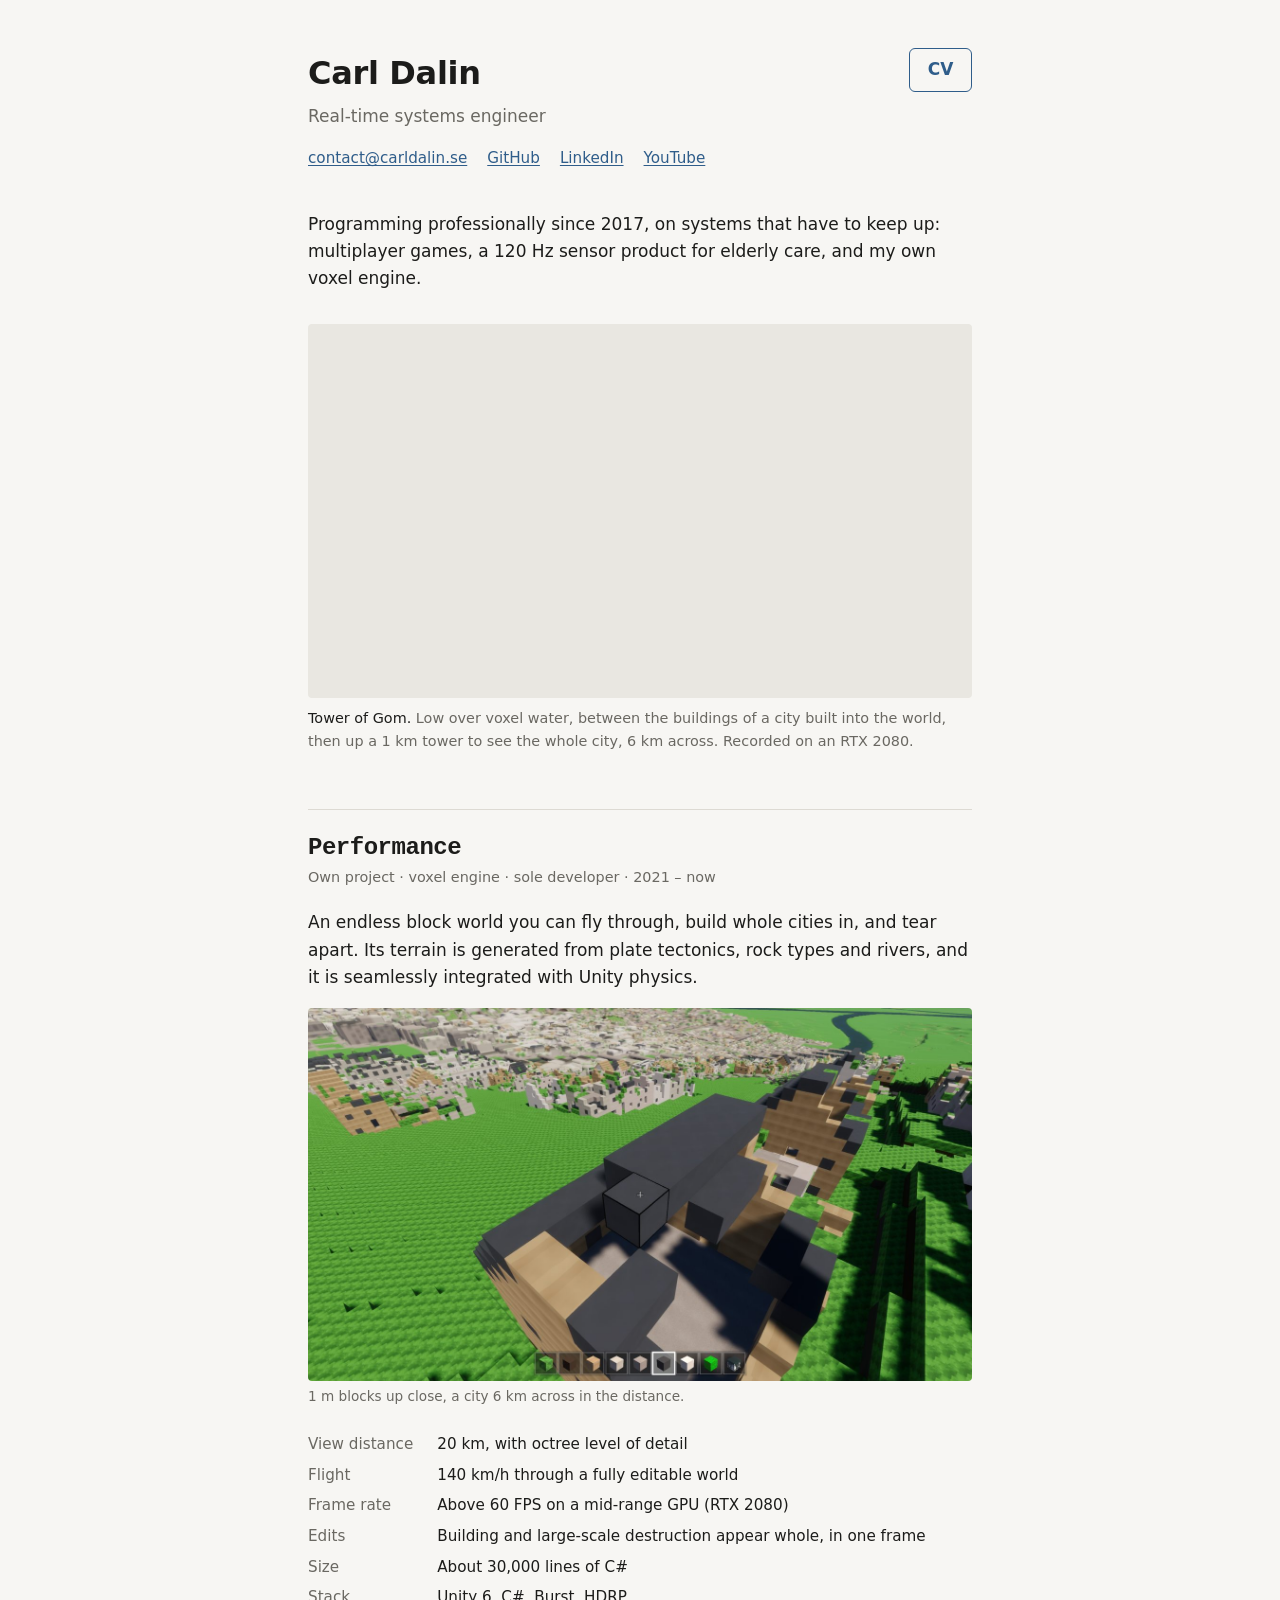
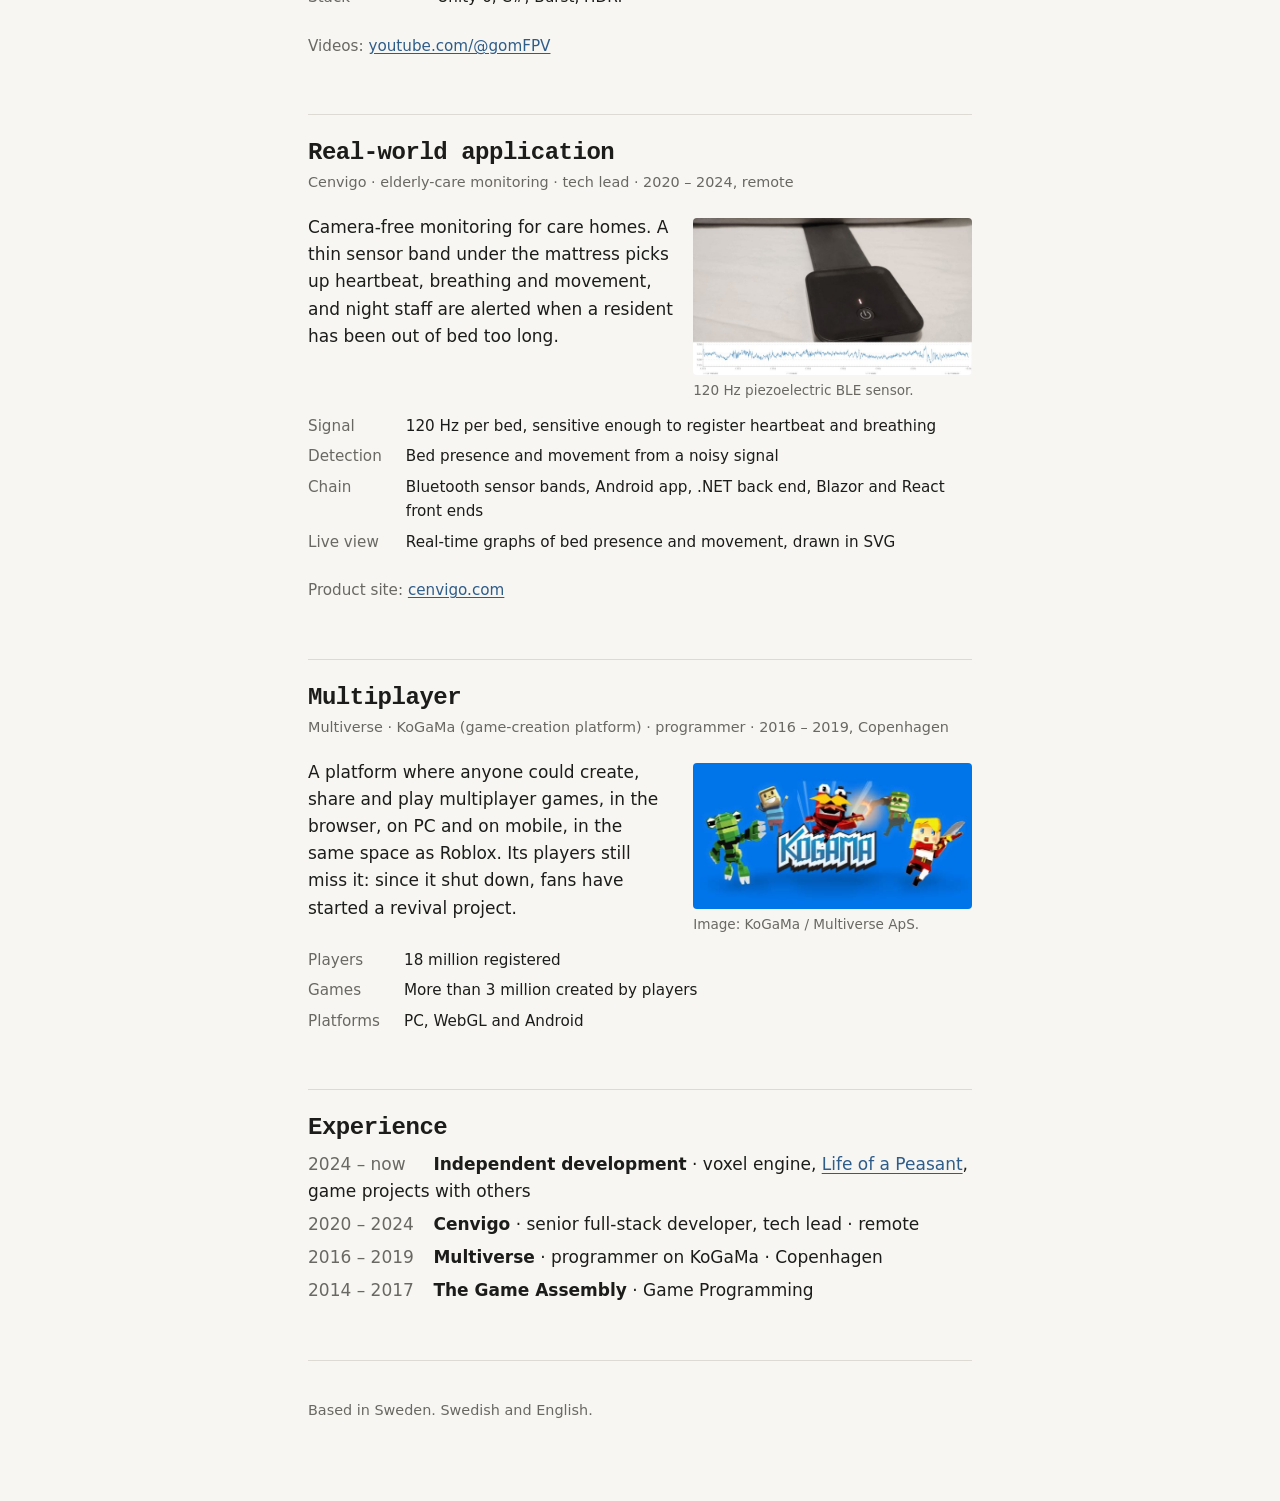
==== index.html @ 8e699cdb "Portfolio and online CV, first version Co-Authored-By: Claude Opus 5.5 <noreply@anthropic.com>" ====
<!doctype html>
<html lang="en">
<head>
<meta charset="utf-8">
<meta name="viewport" content="width=device-width, initial-scale=1">
<title>Carl Dalin · Real-time systems engineer</title>
<meta name="description" content="Carl Dalin, real-time systems engineer. A voxel engine of his own, real-time sensor systems and full-stack .NET.">
<meta name="color-scheme" content="light dark">
<link rel="stylesheet" href="style.css">
<script>
  // Settings: every link, address and video on the page comes from here.
  const SITE = {
    email: { user: "contact", domain: "carldalin.se" },
    links: {
      github:   "https://github.com/CarlDalin",
      linkedin: "https://linkedin.com/in/carl-dalin-2b3584113",
      youtube:  "https://www.youtube.com/@gomFPV",
      itch:     "https://fluffyfluffy-and-bouncy.itch.io/life-of-a-peasant",
      cenvigo:  "https://www.cenvigo.com/"
    },
    showreel: { id: "OETD6IMr9Vc", title: "Tower of Gom" }
  };
</script>
</head>
<body>

<header class="top">
  <a class="page-button" href="cv.html">CV</a>
  <h1>Carl Dalin</h1>
  <p class="role">Real-time systems engineer</p>
  <ul class="contact">
    <li><a data-email>Email</a><noscript>contact [at] carldalin [dot] se</noscript></li>
    <li><a data-link="github">GitHub</a></li>
    <li><a data-link="linkedin">LinkedIn</a></li>
    <li><a data-link="youtube">YouTube</a></li>
  </ul>
</header>

<main>

  <p class="intro">
    Programming professionally since 2017, on systems that have to keep up:
    multiplayer games, a 120 Hz sensor product for elderly care, and my own
    voxel engine.
  </p>

  <figure class="reel">
    <div class="frame" data-showreel>
      <noscript><a href="https://www.youtube.com/watch?v=OETD6IMr9Vc">Watch “Tower of Gom” on YouTube</a></noscript>
    </div>
    <figcaption>
      <cite>Tower of Gom.</cite> Low over voxel water, between the buildings
      of a city built into the world, then up a 1 km tower to see the whole
      city, 6 km across. Recorded on an RTX 2080.
    </figcaption>
  </figure>

  <section id="engine">
    <h2>Performance</h2>
    <p class="sub">Own project · voxel engine · sole developer · 2021 – now</p>
    <p>
      An endless block world you can fly through, build whole cities in, and
      tear apart. Its terrain is generated from plate tectonics, rock types
      and rivers, and it is seamlessly integrated with Unity physics.
    </p>
    <figure class="shot">
      <img src="img/building.jpg" alt="Build mode: one-metre blocks placed on a hill, with the block bar below and a city spreading out behind" width="1400" height="787" loading="lazy">
      <figcaption>1 m blocks up close, a city 6 km across in the distance.</figcaption>
    </figure>
    <dl class="facts">
      <dt>View distance</dt> <dd>20 km, with octree level of detail</dd>
      <dt>Flight</dt>        <dd>140 km/h through a fully editable world</dd>
      <dt>Frame rate</dt>    <dd>Above 60 FPS on a mid-range GPU (RTX 2080)</dd>
      <dt>Edits</dt>         <dd>Building and large-scale destruction appear whole, in one frame</dd>
      <dt>Size</dt>          <dd>About 30,000 lines of C#</dd>
      <dt>Stack</dt>         <dd>Unity 6, C#, Burst, HDRP</dd>
    </dl>
    <p class="more">Videos: <a data-link="youtube">youtube.com/@gomFPV</a></p>
  </section>

  <section id="sensor">
    <h2>Real-world application</h2>
    <p class="sub">Cenvigo · elderly-care monitoring · tech lead · 2020 – 2024, remote</p>
    <figure class="shot side">
      <img src="img/sensor-signal.jpg" alt="The sensor band and its Bluetooth unit on a bed, with a minute of raw signal below" width="700" height="394" loading="lazy">
      <figcaption>120 Hz piezoelectric BLE sensor.</figcaption>
    </figure>
    <p>
      Camera-free monitoring for care homes. A thin sensor band under the
      mattress picks up heartbeat, breathing and movement, and night staff
      are alerted when a resident has been out of bed too long.
    </p>
    <dl class="facts">
      <dt>Signal</dt>    <dd>120 Hz per bed, sensitive enough to register heartbeat and breathing</dd>
      <dt>Detection</dt> <dd>Bed presence and movement from a noisy signal</dd>
      <dt>Chain</dt>     <dd>Bluetooth sensor bands, Android app, .NET back end, Blazor and React front ends</dd>
      <dt>Live view</dt> <dd>Real-time graphs of bed presence and movement, drawn in SVG</dd>
    </dl>
    <p class="more">Product site: <a data-link="cenvigo">cenvigo.com</a></p>
  </section>

  <section id="kogama">
    <h2>Multiplayer</h2>
    <p class="sub">Multiverse · KoGaMa (game-creation platform) · programmer · 2016 – 2019, Copenhagen</p>
    <figure class="shot side">
      <img src="img/kogama.jpg" alt="KoGaMa promotional art: the logo surrounded by blocky player characters" width="600" height="315" loading="lazy">
      <figcaption>Image: KoGaMa / Multiverse ApS.</figcaption>
    </figure>
    <p>
      A platform where anyone could create, share and play multiplayer games,
      in the browser, on PC and on mobile, in the same space as Roblox. Its
      players still miss it: since it shut down, fans have started a revival
      project.
    </p>
    <dl class="facts">
      <dt>Players</dt>   <dd>18 million registered</dd>
      <dt>Games</dt>     <dd>More than 3 million created by players</dd>
      <dt>Platforms</dt> <dd>PC, WebGL and Android</dd>
    </dl>
  </section>

  <section id="experience">
    <h2>Experience</h2>
    <ul class="timeline">
      <li><span class="when">2024 – now</span> <strong>Independent development</strong> · voxel engine, <a data-link="itch">Life of a Peasant</a>, game projects with others</li>
      <li><span class="when">2020 – 2024</span> <strong>Cenvigo</strong> · senior full-stack developer, tech lead · remote</li>
      <li><span class="when">2016 – 2019</span> <strong>Multiverse</strong> · programmer on KoGaMa · Copenhagen</li>
      <li><span class="when">2014 – 2017</span> <strong>The Game Assembly</strong> · Game Programming</li>
    </ul>
  </section>

</main>

<footer>
  <p>Based in Sweden. Swedish and English.</p>
</footer>

<script>
  (function () {
    document.querySelectorAll("[data-link]").forEach(function (a) {
      var url = SITE.links[a.dataset.link];
      if (url) { a.href = url; a.rel = "noopener"; }
    });
    var address = SITE.email.user + "@" + SITE.email.domain;
    document.querySelectorAll("[data-email]").forEach(function (a) {
      a.href = "mailto:" + address;
      a.textContent = address;
    });
    document.querySelectorAll("[data-showreel]").forEach(function (box) {
      var f = document.createElement("iframe");
      f.src = "https://www.youtube-nocookie.com/embed/" + SITE.showreel.id;
      f.title = SITE.showreel.title;
      f.loading = "lazy";
      f.allow = "accelerometer; encrypted-media; gyroscope; picture-in-picture; fullscreen";
      f.allowFullscreen = true;
      f.referrerPolicy = "strict-origin-when-cross-origin";
      box.appendChild(f);
    });
  })();
</script>
</body>
</html>
---- style.css ----
.shot { margin: 1rem 0; }
.shot img { display: block; width: 100%; height: auto; border-radius: 4px; }
.shot.small { max-width: 300px; }
/* Page switch button, top right of the header (CV on the portfolio, Portfolio on the CV). */
.top { position: relative; }
.page-button {
  position: absolute; top: 0; right: 0;
  padding: 0.45rem 1.1rem;
  border: 1.5px solid currentColor; border-radius: 6px;
  font-weight: 600; text-decoration: none;
}
.page-button:hover { background: var(--line); }
.top h1 { padding-right: 8.5rem; }
.contact a { overflow-wrap: anywhere; } /* keep the name clear of the button on narrow screens */
@media print { .page-button { display: none; } }
.timeline { list-style: none; padding: 0; margin: 0.5rem 0 0; }
.timeline li { margin: 0.35rem 0; }
.timeline .when { display: inline-block; min-width: 7.5rem; color: var(--muted); font-variant-numeric: tabular-nums; }
/* Small image to the right of the text on wider screens; full width on phones. */
.shot.side { float: right; width: 42%; max-width: 300px; margin: 0.25rem 0 0.75rem 1.25rem; }
section .facts { clear: both; }
@media (max-width: 30rem) {
  .shot.side { float: none; width: 100%; max-width: none; margin: 1rem 0; }
}
.shot.stack img + img { margin-top: 0.4rem; background: #fff; }
.shot figcaption { font-size: 0.85rem; color: var(--muted); margin-top: 0.3rem; }

:root {
  --bg: #f7f6f3;
  --text: #1c1c1a;
  --muted: #6a6862;
  --line: #dddad3;
  --accent: #2f5d8a;
  --frame: #e9e7e1;
  --mono: ui-monospace, "Cascadia Mono", "SF Mono", Menlo, Consolas, monospace;
  --sans: system-ui, -apple-system, "Segoe UI", Roboto, "Helvetica Neue", Arial, sans-serif;
}

@media (prefers-color-scheme: dark) {
  :root {
    --bg: #141517;
    --text: #e4e2dd;
    --muted: #9a978f;
    --line: #2c2e31;
    --accent: #8fb6dc;
    --frame: #1e2023;
  }
}

* { box-sizing: border-box; }

html { -webkit-text-size-adjust: 100%; }

body {
  margin: 0 auto;
  max-width: 44rem;
  padding: 3rem 1.25rem 4rem;
  background: var(--bg);
  color: var(--text);
  font: 1.0625rem/1.6 var(--sans);
}

a { color: var(--accent); text-underline-offset: 0.15em; }
a:hover { text-decoration-thickness: 2px; }

/* Header */

.top h1 {
  margin: 0;
  font-size: 2rem;
  font-weight: 600;
  letter-spacing: -0.01em;
}

.role {
  margin: 0.25rem 0 1rem;
  color: var(--muted);
}

.contact {
  display: flex;
  flex-wrap: wrap;
  gap: 0.25rem 1.25rem;
  margin: 0;
  padding: 0;
  list-style: none;
  font-size: 0.95rem;
}

.contact noscript { color: var(--muted); }

/* Intro and showreel */

.intro { margin: 2.5rem 0 2rem; }

.reel { margin: 0 0 1rem; }

.frame {
  position: relative;
  aspect-ratio: 16 / 9;
  background: var(--frame);
  border-radius: 4px;
  overflow: hidden;
}

.frame iframe {
  position: absolute;
  inset: 0;
  width: 100%;
  height: 100%;
  border: 0;
}

.frame noscript a {
  position: absolute;
  inset: 0;
  display: grid;
  place-items: center;
}

figcaption {
  margin-top: 0.6rem;
  color: var(--muted);
  font-size: 0.9rem;
}

figcaption cite { font-style: normal; color: var(--text); }

/* Sections */

section {
  margin-top: 3.5rem;
  padding-top: 1.5rem;
  border-top: 1px solid var(--line);
}

h2 {
  margin: 0;
  font: 600 1.5rem/1.2 var(--mono);
  letter-spacing: -0.02em;
}

.sub {
  margin: 0.2rem 0 1.25rem;
  color: var(--muted);
  font-size: 0.9rem;
}

.facts {
  display: grid;
  grid-template-columns: max-content 1fr;
  gap: 0.4rem 1.5rem;
  margin: 1.5rem 0;
  font-size: 0.95rem;
}

.facts dt { color: var(--muted); }
.facts dd { margin: 0; }

.more { font-size: 0.95rem; color: var(--muted); }

/* Other work */

.work {
  margin: 0;
  padding: 0;
  list-style: none;
}

.work li + li { margin-top: 1.5rem; }

h3 {
  margin: 0 0 0.3rem;
  font-size: 1.05rem;
  font-weight: 600;
}

h3 span {
  margin-left: 0.5rem;
  color: var(--muted);
  font-size: 0.85rem;
  font-weight: 400;
}

.work p { margin: 0; }

/* Footer */

footer {
  margin-top: 3.5rem;
  padding-top: 1.5rem;
  border-top: 1px solid var(--line);
  color: var(--muted);
  font-size: 0.9rem;
}

/* CV page (cv.html) */

.back { margin: 0 0 1.5rem; font-size: 0.9rem; }

.cv .intro { margin: 1.75rem 0 0; }

.cv section { margin-top: 2rem; padding-top: 1rem; }

.cv h2 { font-size: 1.15rem; margin-bottom: 0.75rem; }

.job + .job { margin-top: 1.25rem; }
.sub-job { margin: 0.6rem 0 0 0.9rem; }
.sub-job h4 { font-size: 0.95rem; margin: 0 0 0.2rem; }
.sub-job h4 span { color: var(--muted); font-weight: normal; margin-left: 0.4rem; }

.job .what { margin: 0 0 0.3rem; }

.job ul { margin: 0; padding-left: 1.1rem; }

.job li + li { margin-top: 0.2rem; }

.cv .facts { margin: 0; gap: 0.2rem 1.25rem; }

.cv section > p { margin: 0; }

/* Phones */

@media (max-width: 30rem) {
  body { padding-top: 2rem; font-size: 1rem; }
  .facts { grid-template-columns: 1fr; gap: 0; }
  .facts dd { margin-bottom: 0.6rem; }
  h3 span { display: block; margin: 0.1rem 0 0; }
}

/* Print: A4, black on white, whatever the screen theme. */

@page { size: A4; margin: 11mm 14mm; }

@media print {
  :root {
    --bg: #fff;
    --text: #000;
    --muted: #444;
    --line: #bbb;
    --accent: #000;
  }
  body {
    max-width: none;
    padding: 0;
    font-size: 9pt;
    line-height: 1.35;
    -webkit-print-color-adjust: exact;
    print-color-adjust: exact;
  }
  a { text-decoration: none; }
  .back, .frame, noscript { display: none; }
  .top h1 { font-size: 18pt; }
  .role { margin: 0.1rem 0 0.4rem; }
  .contact { font-size: 9pt; }
  .cv .intro { margin-top: 0.6rem; }
  .cv section { margin-top: 0.7rem; padding-top: 0.4rem; }
  .cv h2 { font-size: 10.5pt; margin-bottom: 0.3rem; }
  h3 { font-size: 9.5pt; margin-bottom: 0.1rem; }
  h3 span { font-size: 8.5pt; }
  .job + .job { margin-top: 0.5rem; }
  .job li + li { margin-top: 0.05rem; }
  .cv .facts { font-size: inherit; gap: 0 1rem; }
  .job li, .job .what { break-inside: avoid; }
  .sub-job { margin-top: 0.25rem; }
  .sub-job h4 { font-size: 9pt; margin-bottom: 0; }
  h2, h3 { break-after: avoid; }
}
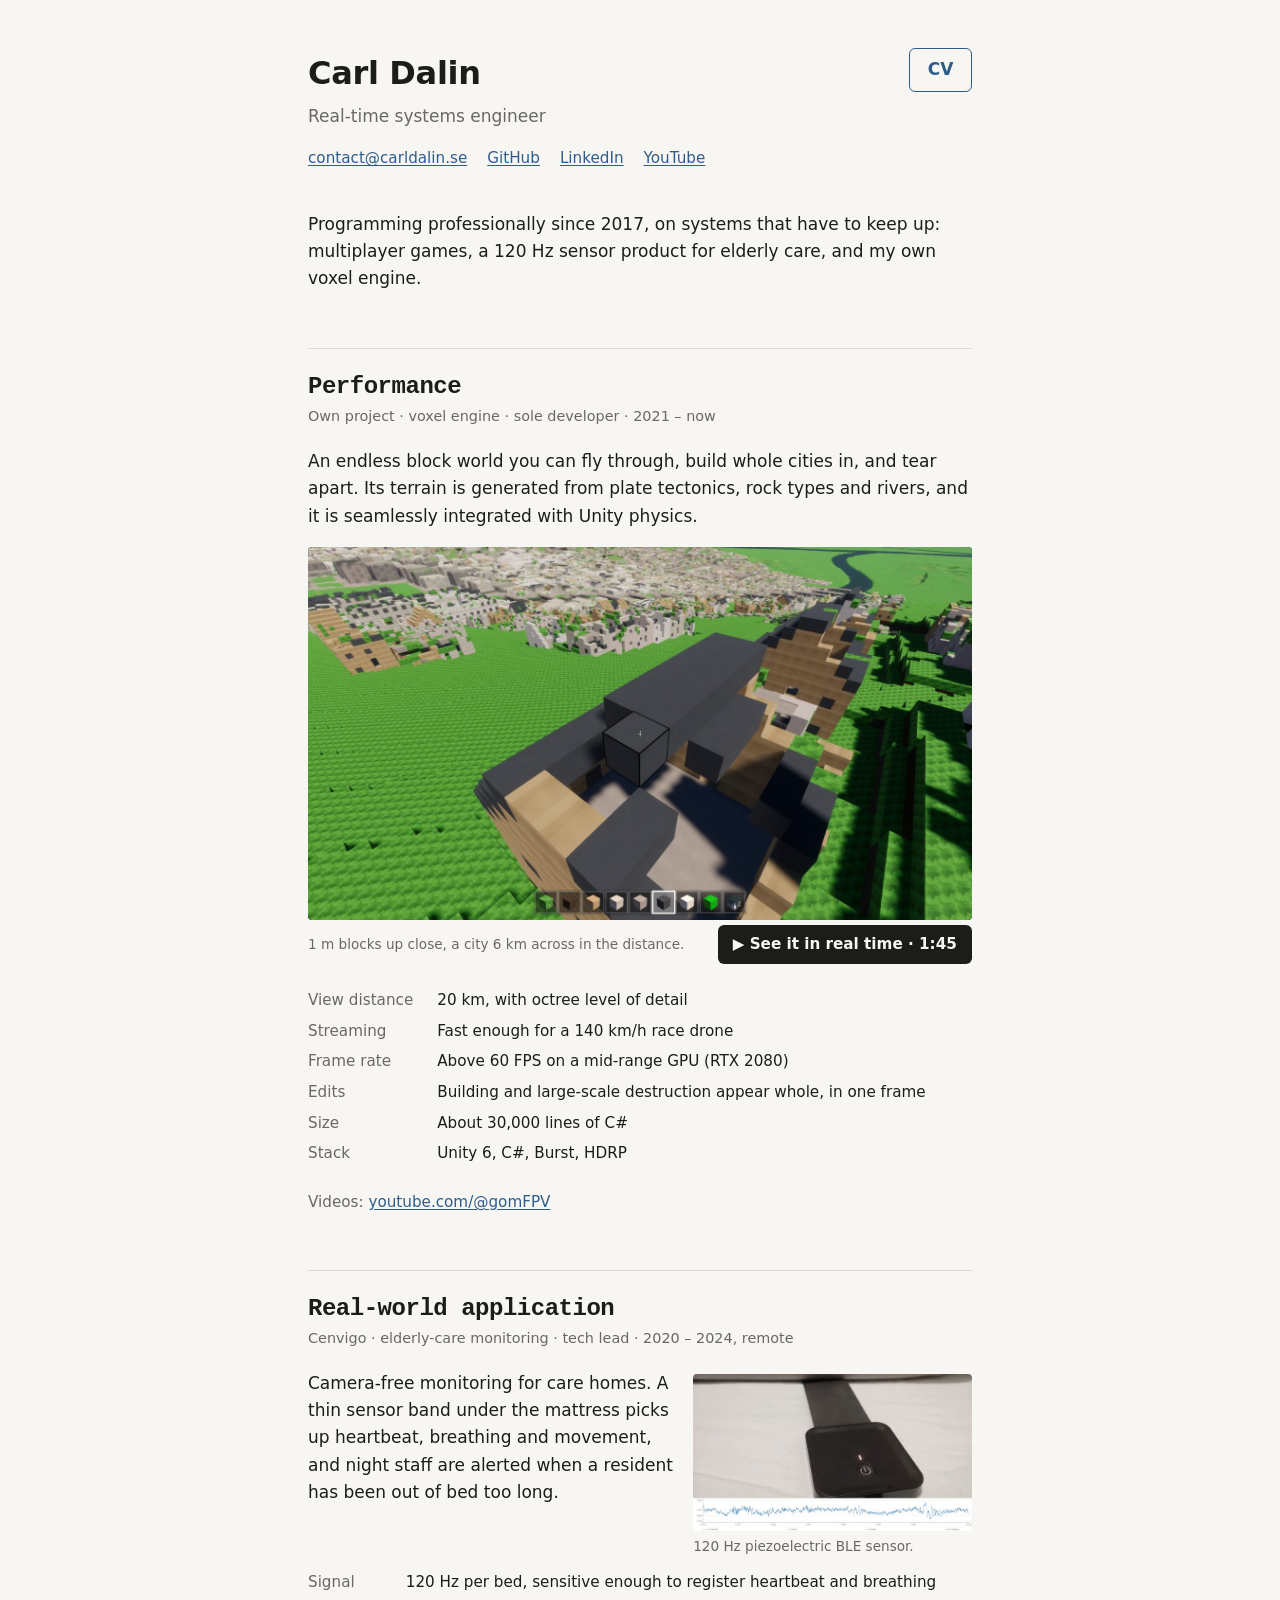
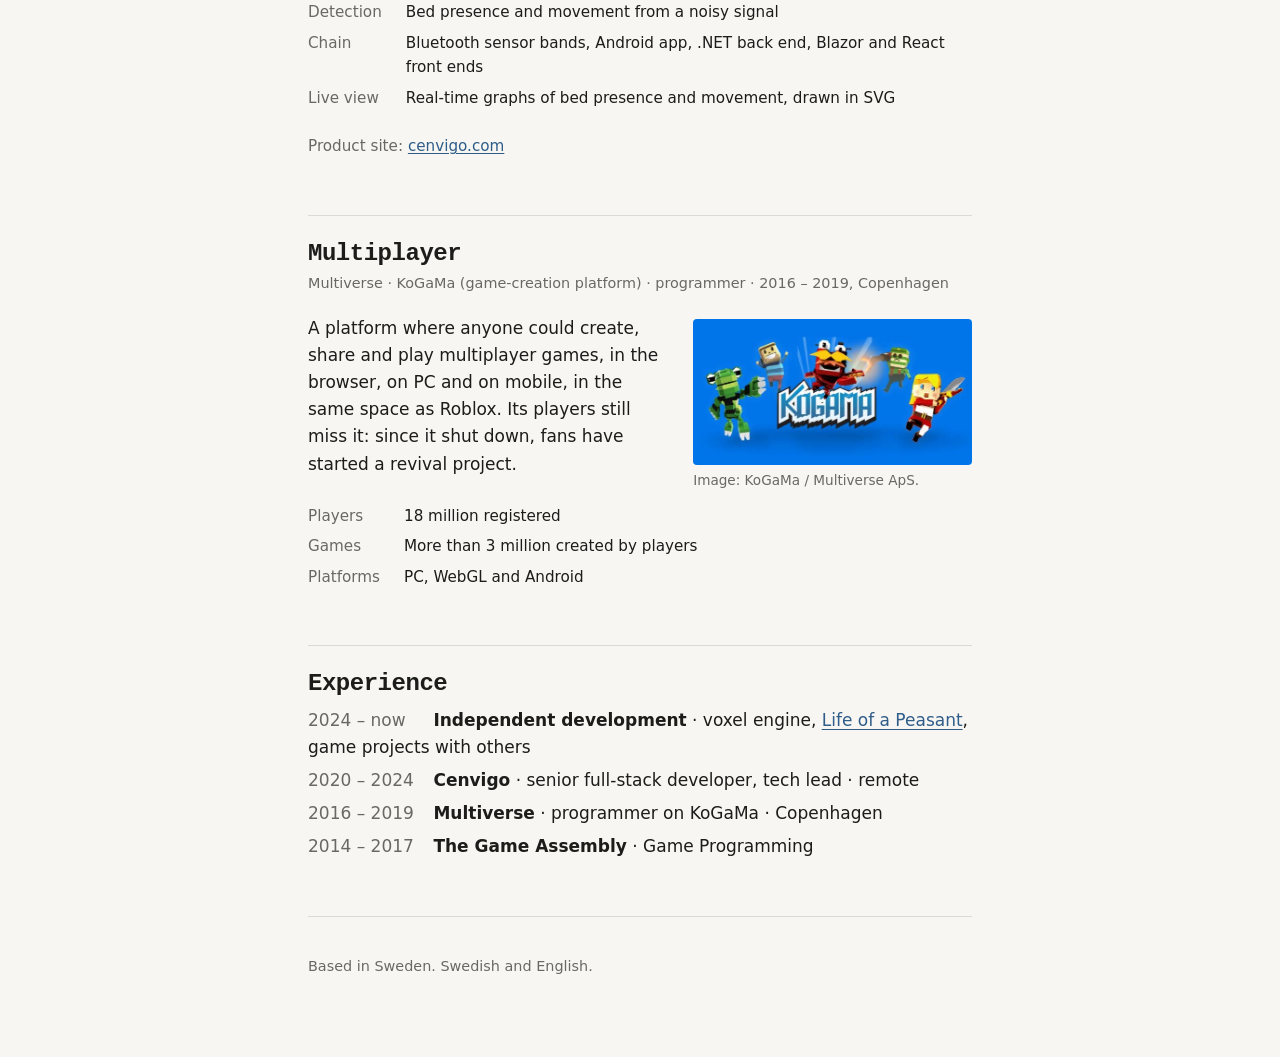
==== commit c5b9f4a7: "Settle review points; video as on-demand player; wording fixes Co-Authored-By: Claude Opus 5.5 <nore" ====
--- a/index.html
+++ b/index.html
@@ -1,4 +1,4 @@
-<!doctype html>
+﻿<!doctype html>
 <html lang="en">
 <head>
 <meta charset="utf-8">
@@ -6,7 +6,7 @@
 <title>Carl Dalin · Real-time systems engineer</title>
 <meta name="description" content="Carl Dalin, real-time systems engineer. A voxel engine of his own, real-time sensor systems and full-stack .NET.">
 <meta name="color-scheme" content="light dark">
-<link rel="stylesheet" href="style.css">
+<link rel="stylesheet" href="style.css?v=4">
 <script>
   // Settings: every link, address and video on the page comes from here.
   const SITE = {
@@ -44,17 +44,6 @@
     voxel engine.
   </p>
 
-  <figure class="reel">
-    <div class="frame" data-showreel>
-      <noscript><a href="https://www.youtube.com/watch?v=OETD6IMr9Vc">Watch “Tower of Gom” on YouTube</a></noscript>
-    </div>
-    <figcaption>
-      <cite>Tower of Gom.</cite> Low over voxel water, between the buildings
-      of a city built into the world, then up a 1 km tower to see the whole
-      city, 6 km across. Recorded on an RTX 2080.
-    </figcaption>
-  </figure>
-
   <section id="engine">
     <h2>Performance</h2>
     <p class="sub">Own project · voxel engine · sole developer · 2021 – now</p>
@@ -63,13 +52,23 @@
       tear apart. Its terrain is generated from plate tectonics, rock types
       and rivers, and it is seamlessly integrated with Unity physics.
     </p>
-    <figure class="shot">
-      <img src="img/building.jpg" alt="Build mode: one-metre blocks placed on a hill, with the block bar below and a city spreading out behind" width="1400" height="787" loading="lazy">
-      <figcaption>1 m blocks up close, a city 6 km across in the distance.</figcaption>
+    <figure class="shot media" data-showreel>
+      <div class="media-box">
+        <img src="img/building.jpg" alt="Build mode: one-metre blocks placed on a hill, with the block bar below and a city spreading out behind" width="1400" height="787" loading="lazy">
+      </div>
+      <figcaption class="with-action">
+        <span>1 m blocks up close, a city 6 km across in the distance.</span>
+        <button type="button" class="play">&#9654; See it in real time · 1:45</button>
+      </figcaption>
+      <dialog class="lightbox">
+        <form method="dialog"><button class="close" aria-label="Close video">&times;</button></form>
+        <div class="lightbox-frame"></div>
+      </dialog>
+      <noscript><p><a href="https://www.youtube.com/watch?v=OETD6IMr9Vc">Watch “Tower of Gom” on YouTube</a></p></noscript>
     </figure>
     <dl class="facts">
       <dt>View distance</dt> <dd>20 km, with octree level of detail</dd>
-      <dt>Flight</dt>        <dd>140 km/h through a fully editable world</dd>
+      <dt>Streaming</dt>     <dd>Fast enough for a 140 km/h race drone</dd>
       <dt>Frame rate</dt>    <dd>Above 60 FPS on a mid-range GPU (RTX 2080)</dd>
       <dt>Edits</dt>         <dd>Building and large-scale destruction appear whole, in one frame</dd>
       <dt>Size</dt>          <dd>About 30,000 lines of C#</dd>
@@ -146,15 +145,24 @@
       a.href = "mailto:" + address;
       a.textContent = address;
     });
-    document.querySelectorAll("[data-showreel]").forEach(function (box) {
-      var f = document.createElement("iframe");
-      f.src = "https://www.youtube-nocookie.com/embed/" + SITE.showreel.id;
-      f.title = SITE.showreel.title;
-      f.loading = "lazy";
-      f.allow = "accelerometer; encrypted-media; gyroscope; picture-in-picture; fullscreen";
-      f.allowFullscreen = true;
-      f.referrerPolicy = "strict-origin-when-cross-origin";
-      box.appendChild(f);
+    // The image has a play button that opens the video large, over the page.
+    // YouTube loads only on play, and is removed again on close (stops playback).
+    document.querySelectorAll("[data-showreel]").forEach(function (fig) {
+      var dialog = fig.querySelector(".lightbox");
+      var frame = fig.querySelector(".lightbox-frame");
+      fig.querySelector(".play").addEventListener("click", function () {
+        var f = document.createElement("iframe");
+        f.src = "https://www.youtube-nocookie.com/embed/" + SITE.showreel.id + "?autoplay=1";
+        f.title = SITE.showreel.title;
+        f.allow = "accelerometer; autoplay; encrypted-media; gyroscope; picture-in-picture; fullscreen";
+        f.allowFullscreen = true;
+        f.referrerPolicy = "strict-origin-when-cross-origin";
+        f.style.cssText = "display:block;width:100%;height:100%;border:0";
+        frame.replaceChildren(f);
+        dialog.showModal();
+      });
+      dialog.addEventListener("close", function () { frame.replaceChildren(); });
+      dialog.addEventListener("click", function (e) { if (e.target === dialog) dialog.close(); });
     });
   })();
 </script>
--- a/style.css
+++ b/style.css
@@ -1,6 +1,28 @@
 .shot { margin: 1rem 0; }
 .shot img { display: block; width: 100%; height: auto; border-radius: 4px; }
 .shot.small { max-width: 300px; }
+/* Image that turns into the video in the same frame. */
+.media-box { position: relative; aspect-ratio: 16 / 9; border-radius: 4px; overflow: hidden; background: #000; }
+.media-box img, .media-box iframe { display: block; width: 100%; height: 100%; object-fit: cover; border: 0; }
+/* Caption with a small video button on the right. */
+.with-action { display: flex; justify-content: space-between; align-items: baseline; gap: 1rem; flex-wrap: wrap; }
+.play {
+  padding: 0.45rem 0.95rem; border: 0; border-radius: 6px;
+  background: var(--text); color: var(--bg); font: inherit; font-size: 0.95rem; font-weight: 600;
+  cursor: pointer; white-space: nowrap;
+}
+.play:hover { opacity: 0.85; }
+@media print { .play { display: none; } }
+/* Large video over the page. */
+.lightbox { width: min(94vw, 1400px); max-width: none; padding: 0; border: 0; background: #000; overflow: visible; }
+.lightbox::backdrop { background: rgba(0, 0, 0, 0.85); }
+.lightbox-frame { width: 100%; aspect-ratio: 16 / 9; }
+.lightbox-frame iframe { width: 100%; height: 100%; border: 0; display: block; }
+.lightbox .close {
+  position: absolute; top: -2.6rem; right: 0;
+  background: none; border: 0; color: #fff; font-size: 2rem; cursor: pointer;
+}
+@media print { .media-box .play { display: none; } }
 /* Page switch button, top right of the header (CV on the portfolio, Portfolio on the CV). */
 .top { position: relative; }
 .page-button {
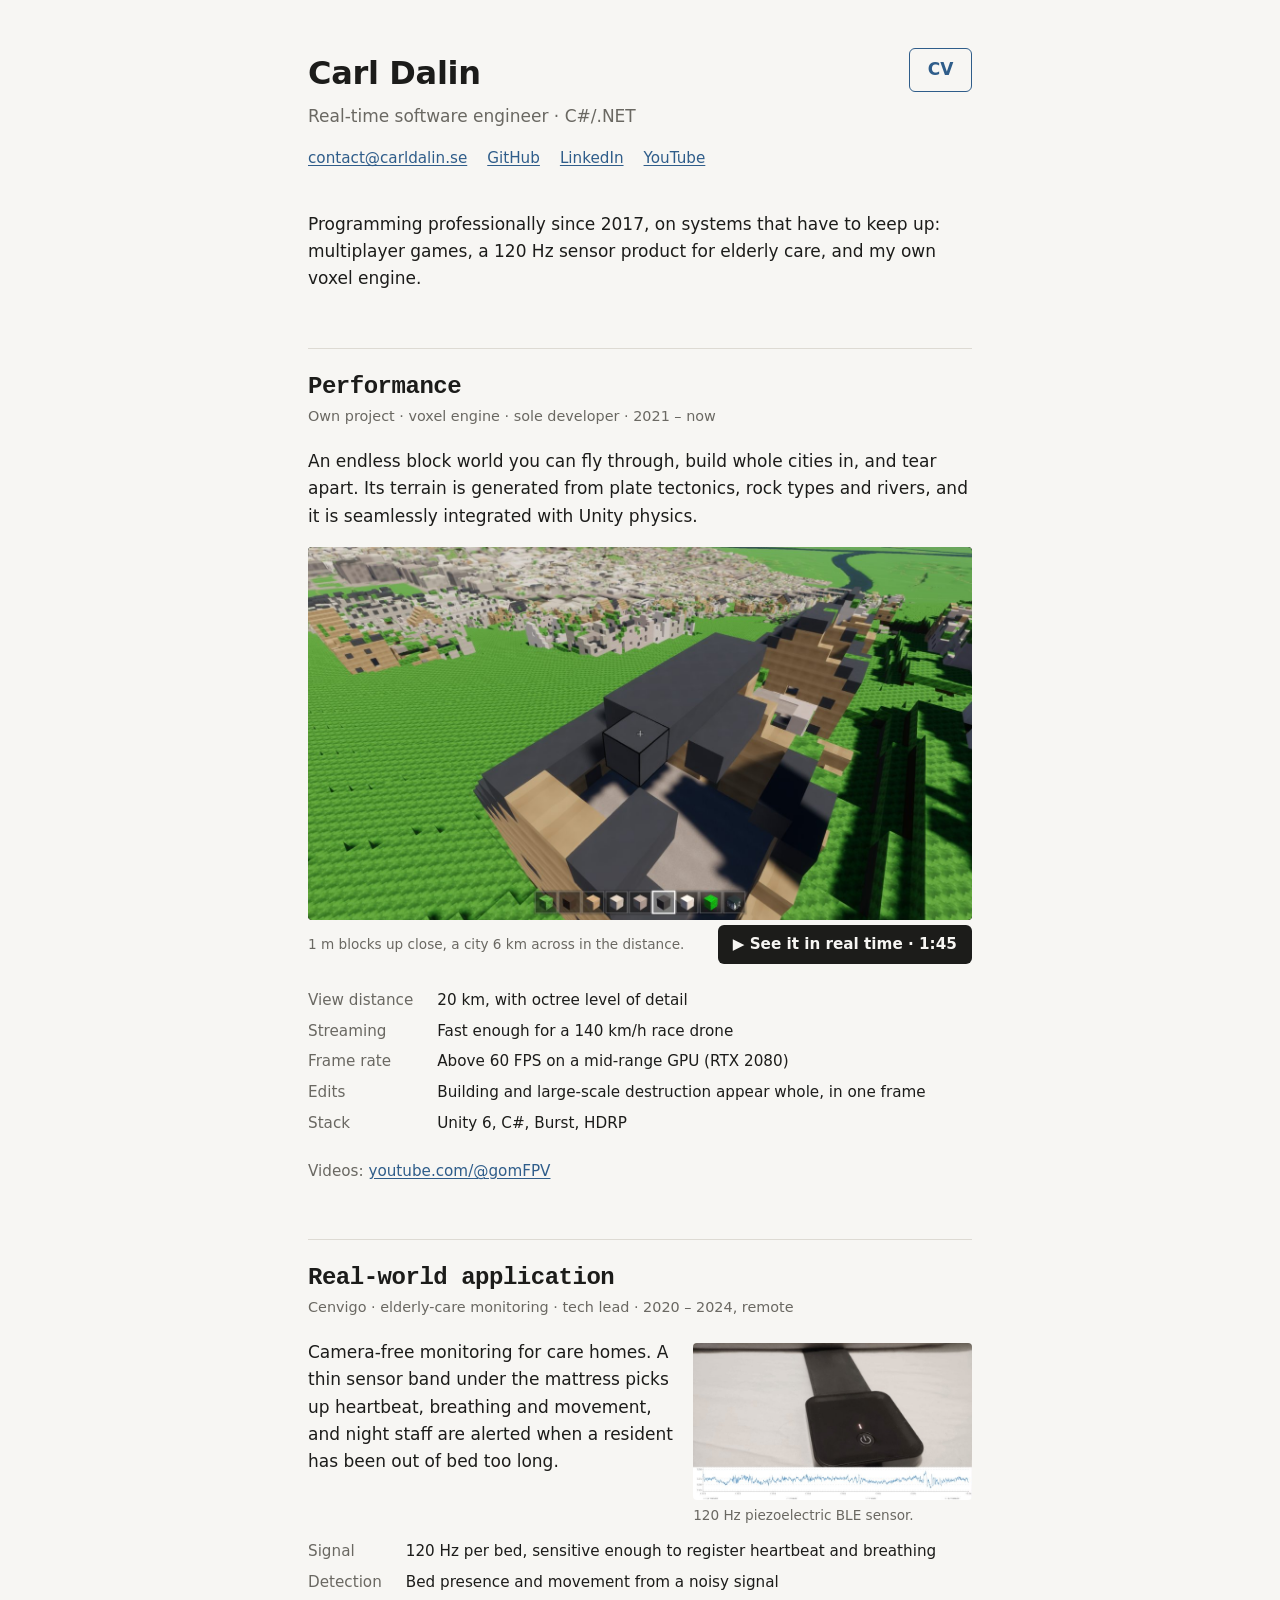
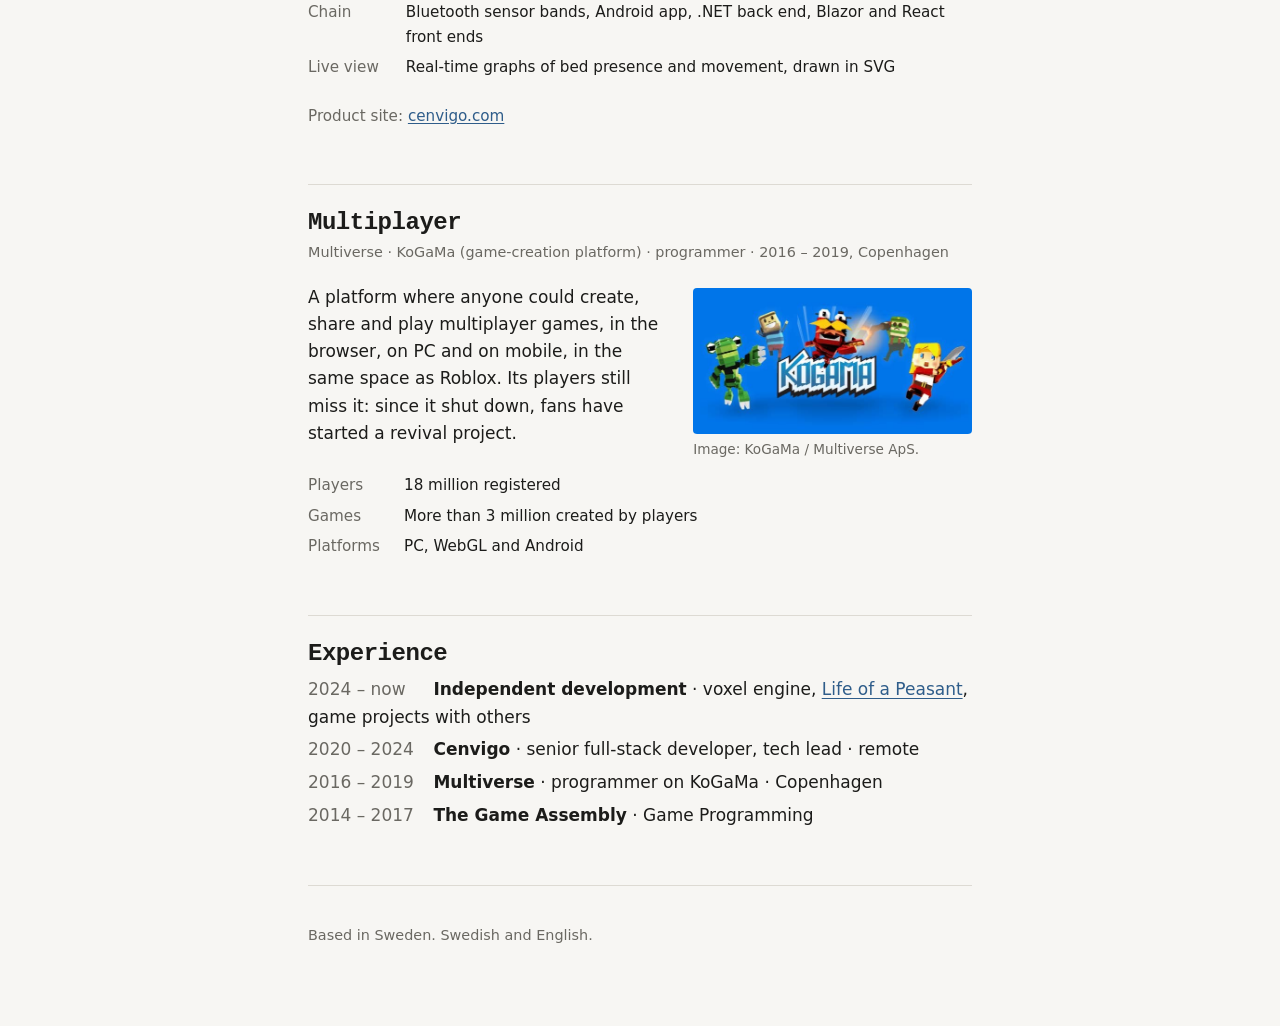
==== commit 2dfb025c: "Headline, responsibilities instead of commit shares, AI and performance wording Co-Authored-By: Clau" ====
--- a/index.html
+++ b/index.html
@@ -3,8 +3,8 @@
 <head>
 <meta charset="utf-8">
 <meta name="viewport" content="width=device-width, initial-scale=1">
-<title>Carl Dalin · Real-time systems engineer</title>
-<meta name="description" content="Carl Dalin, real-time systems engineer. A voxel engine of his own, real-time sensor systems and full-stack .NET.">
+<title>Carl Dalin · Real-time software engineer · C#/.NET</title>
+<meta name="description" content="Carl Dalin, real-time software engineer in C#/.NET. A voxel engine of his own, real-time sensor systems and full-stack .NET.">
 <meta name="color-scheme" content="light dark">
 <link rel="stylesheet" href="style.css?v=4">
 <script>
@@ -27,7 +27,7 @@
 <header class="top">
   <a class="page-button" href="cv.html">CV</a>
   <h1>Carl Dalin</h1>
-  <p class="role">Real-time systems engineer</p>
+  <p class="role">Real-time software engineer · C#/.NET</p>
   <ul class="contact">
     <li><a data-email>Email</a><noscript>contact [at] carldalin [dot] se</noscript></li>
     <li><a data-link="github">GitHub</a></li>
@@ -71,7 +71,6 @@
       <dt>Streaming</dt>     <dd>Fast enough for a 140 km/h race drone</dd>
       <dt>Frame rate</dt>    <dd>Above 60 FPS on a mid-range GPU (RTX 2080)</dd>
       <dt>Edits</dt>         <dd>Building and large-scale destruction appear whole, in one frame</dd>
-      <dt>Size</dt>          <dd>About 30,000 lines of C#</dd>
       <dt>Stack</dt>         <dd>Unity 6, C#, Burst, HDRP</dd>
     </dl>
     <p class="more">Videos: <a data-link="youtube">youtube.com/@gomFPV</a></p>
